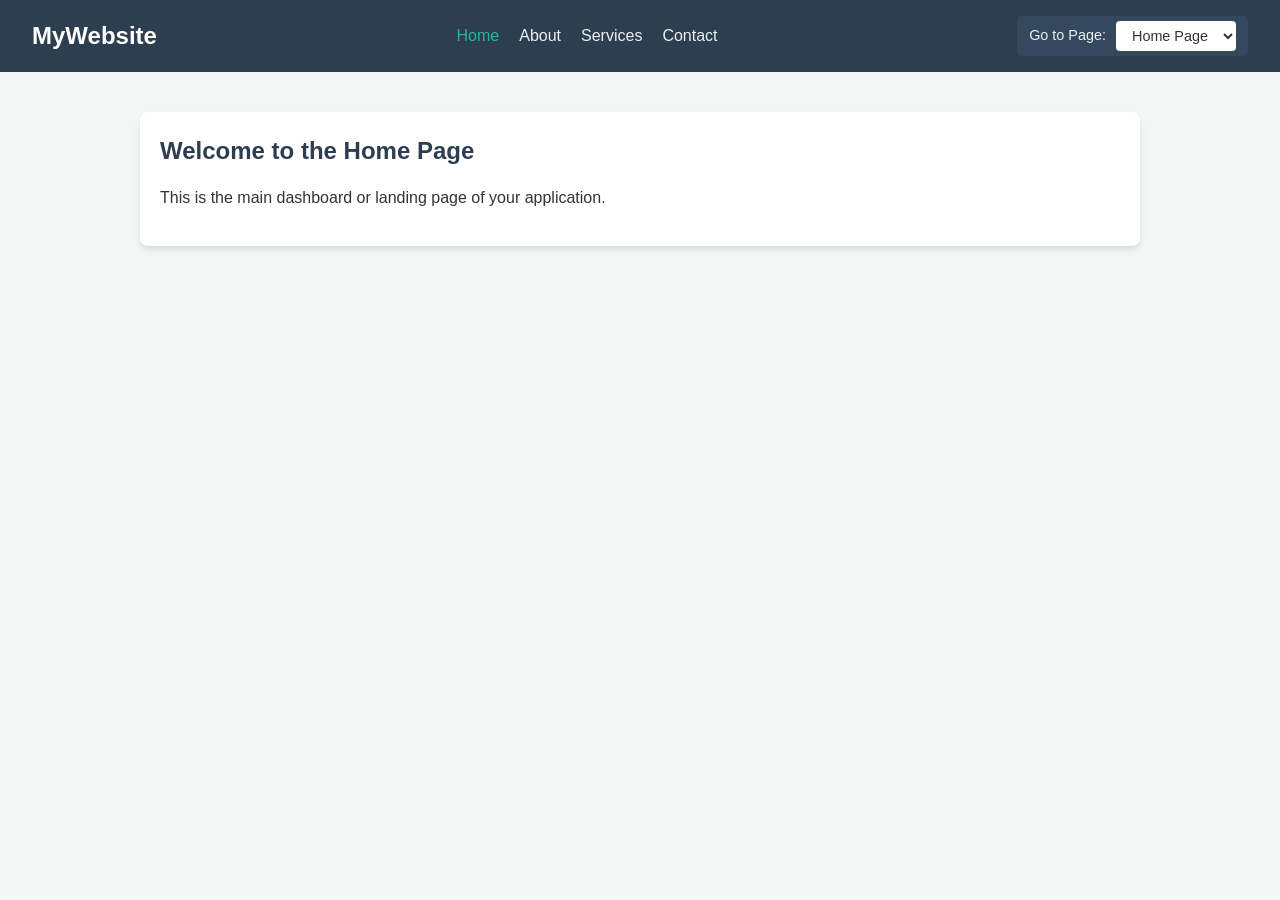
==== games/index.html @ 942674e5 "Create index.html" ====
<!DOCTYPE html>
<html lang="en">
<head>
    <meta charset="UTF-8">
    <meta name="viewport" content="width=device-width, initial-scale=1.0">
    <title>Home Page Navigation & Selector</title>
    <style>
        * {
            box-sizing: border-box;
            margin: 0;
            padding: 0;
            font-family: 'Segoe UI', Tahoma, Geneva, Verdana, sans-serif;
        }

        body {
            background-color: #f4f7f6;
            color: #333;
            line-height: 1.6;
        }

        /* Navigation Bar Header */
        header {
            background-color: #2c3e50;
            color: white;
            padding: 1rem 2rem;
            display: flex;
            justify-content: space-between;
            align-items: center;
            flex-wrap: wrap;
            gap: 15px;
        }

        .logo {
            font-size: 1.5rem;
            font-weight: bold;
        }

        /* Method 1: Standard Link Bar */
        nav ul {
            display: flex;
            list-style: none;
            gap: 20px;
        }

        nav a {
            color: #ecf0f1;
            text-decoration: none;
            font-weight: 500;
            transition: color 0.3s ease;
        }

        nav a:hover, nav a.active {
            color: #1abc9c;
        }

        /* Method 2: Page Selector Dropdown */
        .selector-container {
            display: flex;
            align-items: center;
            gap: 10px;
            background: #34495e;
            padding: 5px 12px;
            border-radius: 5px;
        }

        .selector-container label {
            font-size: 0.9rem;
            color: #ecf0f1;
        }

        .selector-container select {
            padding: 6px 12px;
            border-radius: 4px;
            border: none;
            background-color: white;
            color: #333;
            font-size: 0.9rem;
            cursor: pointer;
            outline: none;
        }

        /* Main Content Container */
        .main-container {
            max-width: 1000px;
            margin: 40px auto;
            padding: 20px;
            background: white;
            border-radius: 8px;
            box-shadow: 0 4px 6px rgba(0, 0, 0, 0.1);
        }

        /* Method 3: Dynamic Tab Sections (In-Page Switching) */
        .page-section {
            display: none; /* Hidden by default */
            animation: fadeIn 0.4s ease-in-out;
        }

        .page-section.active-section {
            display: block; /* Displayed when active */
        }

        @keyframes fadeIn {
            from { opacity: 0; transform: translateY(10px); }
            to { opacity: 1; transform: translateY(0); }
        }

        h1 {
            color: #2c3e50;
            margin-bottom: 15px;
        }

        p {
            margin-bottom: 15px;
        }
    </style>
</head>
<body>

    <!-- Header & Navigation Bar -->
    <header>
        <div class="logo">MyWebsite</div>

        <!-- Method 1: Traditional Navbar Links -->
        <nav>
            <ul>
                <li><a href="#home" class="nav-link active" onclick="switchPage('home')">Home</a></li>
                <li><a href="#about" class="nav-link" onclick="switchPage('about')">About</a></li>
                <li><a href="#services" class="nav-link" onclick="switchPage('services')">Services</a></li>
                <li><a href="#contact" class="nav-link" onclick="switchPage('contact')">Contact</a></li>
            </ul>
        </nav>

        <!-- Method 2: Page Selector Dropdown -->
        <div class="selector-container">
            <label for="pageSelector">Go to Page:</label>
            <select id="pageSelector" onchange="navigateToSelectedPage(this.value)">
                <option value="home">Home Page</option>
                <option value="about">About Us</option>
                <option value="services">Services</option>
                <option value="contact">Contact Us</option>
                <!-- For external HTML files, change values to URLs like "about.html" -->
            </select>
        </div>
    </header>

    <!-- Main Content Sections -->
    <main class="main-container">

        <!-- Section 1: Home -->
        <section id="home" class="page-section active-section">
            <h1>Welcome to the Home Page</h1>
            <p>This is the main dashboard or landing page of your application.</p>
        </section>

        <!-- Section 2: About -->
        <section id="about" class="page-section">
            <h1>About Us</h1>
            <p>Learn more about our mission, vision, and team here.</p>
        </section>

        <!-- Section 3: Services -->
        <section id="services" class="page-section">
            <h1>Our Services</h1>
            <p>Explore the wide range of services and solutions we provide.</p>
        </section>

        <!-- Section 4: Contact -->
        <section id="contact" class="page-section">
            <h1>Contact Us</h1>
            <p>Get in touch with our team via email or phone.</p>
        </section>

    </main>

    <!-- JavaScript for Handling Page Switching -->
    <script>
        // Function to switch visible section dynamically (Single Page Switcher)
        function switchPage(pageId) {
            // Hide all sections
            const sections = document.querySelectorAll('.page-section');
            sections.forEach(section => section.classList.remove('active-section'));

            // Show selected section
            const activeTarget = document.getElementById(pageId);
            if (activeTarget) {
                activeTarget.classList.add('active-section');
            }

            // Update navbar link styling
            const navLinks = document.querySelectorAll('.nav-link');
            navLinks.forEach(link => {
                link.classList.remove('active');
                if (link.getAttribute('href') === `#${pageId}`) {
                    link.classList.add('active');
                }
            });

            // Sync the dropdown selector value
            document.getElementById('pageSelector').value = pageId;
        }

        // Function called by the Dropdown menu
        function navigateToSelectedPage(value) {
            // If navigating to multi-page files (e.g. "about.html"), use:
            // window.location.href = value;

            // For dynamic in-page tab switching:
            switchPage(value);
        }
    </script>

</body>
</html>
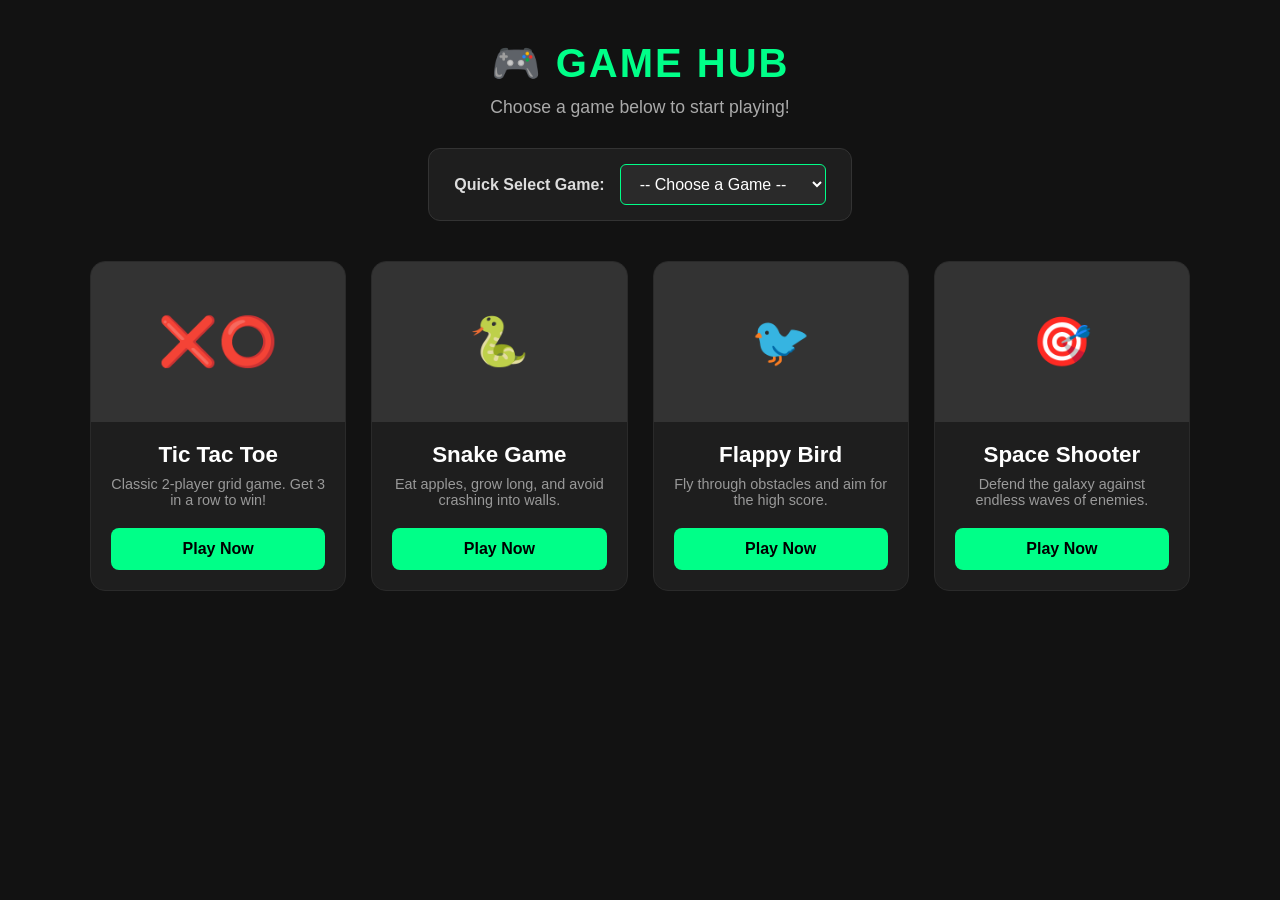
==== commit ed1f9a11: "Update index.html" ====
--- a/games/index.html
+++ b/games/index.html
@@ -3,7 +3,7 @@
 <head>
     <meta charset="UTF-8">
     <meta name="viewport" content="width=device-width, initial-scale=1.0">
-    <title>Home Page Navigation & Selector</title>
+    <title>Game Launcher - Select Your Game</title>
     <style>
         * {
             box-sizing: border-box;
@@ -13,199 +13,209 @@
         }
 
         body {
-            background-color: #f4f7f6;
-            color: #333;
-            line-height: 1.6;
-        }
-
-        /* Navigation Bar Header */
+            background-color: #121212;
+            color: #ffffff;
+            min-height: 100vh;
+            display: flex;
+            flex-direction: column;
+            align-items: center;
+            padding: 20px;
+        }
+
         header {
-            background-color: #2c3e50;
-            color: white;
-            padding: 1rem 2rem;
-            display: flex;
-            justify-content: space-between;
+            text-align: center;
+            margin-top: 20px;
+            margin-bottom: 30px;
+        }
+
+        header h1 {
+            font-size: 2.5rem;
+            color: #00ff88;
+            margin-bottom: 10px;
+            text-transform: uppercase;
+            letter-spacing: 2px;
+        }
+
+        header p {
+            color: #aaa;
+            font-size: 1.1rem;
+        }
+
+        /* Quick Dropdown Selector Section */
+        .selector-box {
+            background-color: #1e1e1e;
+            padding: 15px 25px;
+            border-radius: 12px;
+            margin-bottom: 40px;
+            display: flex;
             align-items: center;
-            flex-wrap: wrap;
             gap: 15px;
-        }
-
-        .logo {
-            font-size: 1.5rem;
-            font-weight: bold;
-        }
-
-        /* Method 1: Standard Link Bar */
-        nav ul {
-            display: flex;
-            list-style: none;
-            gap: 20px;
-        }
-
-        nav a {
-            color: #ecf0f1;
-            text-decoration: none;
-            font-weight: 500;
-            transition: color 0.3s ease;
-        }
-
-        nav a:hover, nav a.active {
-            color: #1abc9c;
-        }
-
-        /* Method 2: Page Selector Dropdown */
-        .selector-container {
-            display: flex;
-            align-items: center;
-            gap: 10px;
-            background: #34495e;
-            padding: 5px 12px;
-            border-radius: 5px;
-        }
-
-        .selector-container label {
-            font-size: 0.9rem;
-            color: #ecf0f1;
-        }
-
-        .selector-container select {
-            padding: 6px 12px;
-            border-radius: 4px;
-            border: none;
-            background-color: white;
-            color: #333;
-            font-size: 0.9rem;
+            border: 1px solid #333;
+        }
+
+        .selector-box label {
+            font-weight: 600;
+            color: #ddd;
+        }
+
+        .selector-box select {
+            padding: 10px 15px;
+            border-radius: 6px;
+            border: 1px solid #00ff88;
+            background-color: #2a2a2a;
+            color: #fff;
+            font-size: 1rem;
             cursor: pointer;
             outline: none;
         }
 
-        /* Main Content Container */
-        .main-container {
-            max-width: 1000px;
-            margin: 40px auto;
+        /* Game Cards Grid */
+        .games-grid {
+            display: grid;
+            grid-template-columns: repeat(auto-fit, minmax(250px, 1fr));
+            gap: 25px;
+            width: 100%;
+            max-width: 1100px;
+        }
+
+        .game-card {
+            background-color: #1e1e1e;
+            border-radius: 15px;
+            overflow: hidden;
+            border: 1px solid #2a2a2a;
+            transition: transform 0.3s ease, border-color 0.3s ease, box-shadow 0.3s ease;
+            display: flex;
+            flex-direction: column;
+            justify-content: space-between;
+        }
+
+        .game-card:hover {
+            transform: translateY(-8px);
+            border-color: #00ff88;
+            box-shadow: 0 10px 20px rgba(0, 255, 136, 0.2);
+        }
+
+        .game-thumb {
+            width: 100%;
+            height: 160px;
+            background-color: #333;
+            display: flex;
+            align-items: center;
+            justify-content: center;
+            font-size: 3rem;
+        }
+
+        .game-info {
             padding: 20px;
-            background: white;
+            text-align: center;
+        }
+
+        .game-info h3 {
+            font-size: 1.4rem;
+            margin-bottom: 8px;
+            color: #fff;
+        }
+
+        .game-info p {
+            font-size: 0.9rem;
+            color: #999;
+            margin-bottom: 20px;
+        }
+
+        /* Play Button Link */
+        .play-btn {
+            display: inline-block;
+            width: 100%;
+            padding: 12px;
+            background-color: #00ff88;
+            color: #000;
+            text-decoration: none;
+            font-weight: bold;
+            font-size: 1rem;
             border-radius: 8px;
-            box-shadow: 0 4px 6px rgba(0, 0, 0, 0.1);
-        }
-
-        /* Method 3: Dynamic Tab Sections (In-Page Switching) */
-        .page-section {
-            display: none; /* Hidden by default */
-            animation: fadeIn 0.4s ease-in-out;
-        }
-
-        .page-section.active-section {
-            display: block; /* Displayed when active */
-        }
-
-        @keyframes fadeIn {
-            from { opacity: 0; transform: translateY(10px); }
-            to { opacity: 1; transform: translateY(0); }
-        }
-
-        h1 {
-            color: #2c3e50;
-            margin-bottom: 15px;
-        }
-
-        p {
-            margin-bottom: 15px;
+            transition: background-color 0.2s ease;
+            text-align: center;
+        }
+
+        .play-btn:hover {
+            background-color: #00cc6a;
         }
     </style>
 </head>
 <body>
 
-    <!-- Header & Navigation Bar -->
     <header>
-        <div class="logo">MyWebsite</div>
-
-        <!-- Method 1: Traditional Navbar Links -->
-        <nav>
-            <ul>
-                <li><a href="#home" class="nav-link active" onclick="switchPage('home')">Home</a></li>
-                <li><a href="#about" class="nav-link" onclick="switchPage('about')">About</a></li>
-                <li><a href="#services" class="nav-link" onclick="switchPage('services')">Services</a></li>
-                <li><a href="#contact" class="nav-link" onclick="switchPage('contact')">Contact</a></li>
-            </ul>
-        </nav>
-
-        <!-- Method 2: Page Selector Dropdown -->
-        <div class="selector-container">
-            <label for="pageSelector">Go to Page:</label>
-            <select id="pageSelector" onchange="navigateToSelectedPage(this.value)">
-                <option value="home">Home Page</option>
-                <option value="about">About Us</option>
-                <option value="services">Services</option>
-                <option value="contact">Contact Us</option>
-                <!-- For external HTML files, change values to URLs like "about.html" -->
-            </select>
-        </div>
+        <h1>🎮 Game Hub</h1>
+        <p>Choose a game below to start playing!</p>
     </header>
 
-    <!-- Main Content Sections -->
-    <main class="main-container">
-
-        <!-- Section 1: Home -->
-        <section id="home" class="page-section active-section">
-            <h1>Welcome to the Home Page</h1>
-            <p>This is the main dashboard or landing page of your application.</p>
-        </section>
-
-        <!-- Section 2: About -->
-        <section id="about" class="page-section">
-            <h1>About Us</h1>
-            <p>Learn more about our mission, vision, and team here.</p>
-        </section>
-
-        <!-- Section 3: Services -->
-        <section id="services" class="page-section">
-            <h1>Our Services</h1>
-            <p>Explore the wide range of services and solutions we provide.</p>
-        </section>
-
-        <!-- Section 4: Contact -->
-        <section id="contact" class="page-section">
-            <h1>Contact Us</h1>
-            <p>Get in touch with our team via email or phone.</p>
-        </section>
-
-    </main>
-
-    <!-- JavaScript for Handling Page Switching -->
+    <!-- Option 1: Quick Dropdown Menu Redirection -->
+    <div class="selector-box">
+        <label for="gameSelect">Quick Select Game:</label>
+        <select id="gameSelect" onchange="redirectGame(this.value)">
+            <option value="">-- Choose a Game --</option>
+            <option value="tic-tac-toe.html">Tic Tac Toe</option>
+            <option value="snake-game.html">Snake Game</option>
+            <option value="flappy-bird.html">Flappy Bird</option>
+            <option value="https://example.com/external-game">External Game (URL)</option>
+        </select>
+    </div>
+
+    <!-- Option 2: Visual Game Cards Grid -->
+    <div class="games-grid">
+
+        <!-- Game 1 -->
+        <div class="game-card">
+            <div class="game-thumb">❌⭕</div>
+            <div class="game-info">
+                <h3>Tic Tac Toe</h3>
+                <p>Classic 2-player grid game. Get 3 in a row to win!</p>
+                <!-- Set href to your game's HTML file or URL -->
+                <a href="tic-tac-toe.html" class="play-btn">Play Now</a>
+            </div>
+        </div>
+
+        <!-- Game 2 -->
+        <div class="game-card">
+            <div class="game-thumb">🐍</div>
+            <div class="game-info">
+                <h3>Snake Game</h3>
+                <p>Eat apples, grow long, and avoid crashing into walls.</p>
+                <!-- Set href to your game's HTML file or URL -->
+                <a href="snake-game.html" class="play-btn">Play Now</a>
+            </div>
+        </div>
+
+        <!-- Game 3 -->
+        <div class="game-card">
+            <div class="game-thumb">🐦</div>
+            <div class="game-info">
+                <h3>Flappy Bird</h3>
+                <p>Fly through obstacles and aim for the high score.</p>
+                <!-- Set href to your game's HTML file or URL -->
+                <a href="flappy-bird.html" class="play-btn">Play Now</a>
+            </div>
+        </div>
+
+        <!-- Game 4 -->
+        <div class="game-card">
+            <div class="game-thumb">🎯</div>
+            <div class="game-info">
+                <h3>Space Shooter</h3>
+                <p>Defend the galaxy against endless waves of enemies.</p>
+                <!-- Set href to your game's HTML file or URL -->
+                <a href="space-shooter.html" class="play-btn">Play Now</a>
+            </div>
+        </div>
+
+    </div>
+
     <script>
-        // Function to switch visible section dynamically (Single Page Switcher)
-        function switchPage(pageId) {
-            // Hide all sections
-            const sections = document.querySelectorAll('.page-section');
-            sections.forEach(section => section.classList.remove('active-section'));
-
-            // Show selected section
-            const activeTarget = document.getElementById(pageId);
-            if (activeTarget) {
-                activeTarget.classList.add('active-section');
+        // Function to redirect when selecting an option from the dropdown menu
+        function redirectGame(url) {
+            if (url !== "") {
+                window.location.href = url; // Redirects the browser to the selected page
             }
-
-            // Update navbar link styling
-            const navLinks = document.querySelectorAll('.nav-link');
-            navLinks.forEach(link => {
-                link.classList.remove('active');
-                if (link.getAttribute('href') === `#${pageId}`) {
-                    link.classList.add('active');
-                }
-            });
-
-            // Sync the dropdown selector value
-            document.getElementById('pageSelector').value = pageId;
-        }
-
-        // Function called by the Dropdown menu
-        function navigateToSelectedPage(value) {
-            // If navigating to multi-page files (e.g. "about.html"), use:
-            // window.location.href = value;
-
-            // For dynamic in-page tab switching:
-            switchPage(value);
         }
     </script>
 
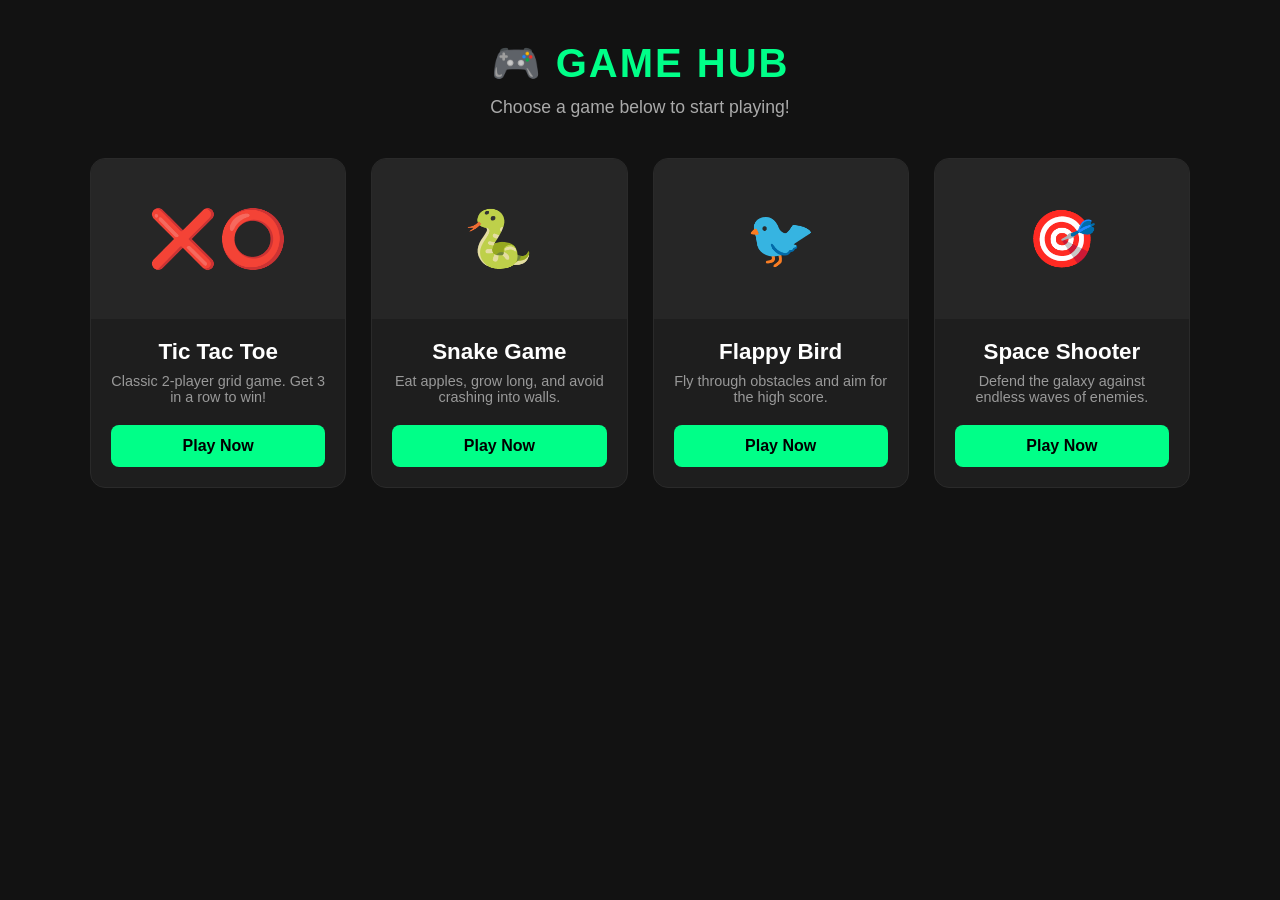
==== commit 590e6345: "Update index.html" ====
--- a/games/index.html
+++ b/games/index.html
@@ -19,13 +19,12 @@
             display: flex;
             flex-direction: column;
             align-items: center;
-            padding: 20px;
+            padding: 40px 20px;
         }
 
         header {
             text-align: center;
-            margin-top: 20px;
-            margin-bottom: 30px;
+            margin-bottom: 40px;
         }
 
         header h1 {
@@ -39,34 +38,6 @@
         header p {
             color: #aaa;
             font-size: 1.1rem;
-        }
-
-        /* Quick Dropdown Selector Section */
-        .selector-box {
-            background-color: #1e1e1e;
-            padding: 15px 25px;
-            border-radius: 12px;
-            margin-bottom: 40px;
-            display: flex;
-            align-items: center;
-            gap: 15px;
-            border: 1px solid #333;
-        }
-
-        .selector-box label {
-            font-weight: 600;
-            color: #ddd;
-        }
-
-        .selector-box select {
-            padding: 10px 15px;
-            border-radius: 6px;
-            border: 1px solid #00ff88;
-            background-color: #2a2a2a;
-            color: #fff;
-            font-size: 1rem;
-            cursor: pointer;
-            outline: none;
         }
 
         /* Game Cards Grid */
@@ -98,11 +69,11 @@
         .game-thumb {
             width: 100%;
             height: 160px;
-            background-color: #333;
+            background-color: #262626;
             display: flex;
             align-items: center;
             justify-content: center;
-            font-size: 3rem;
+            font-size: 3.5rem;
         }
 
         .game-info {
@@ -122,7 +93,7 @@
             margin-bottom: 20px;
         }
 
-        /* Play Button Link */
+        /* Redirect Button */
         .play-btn {
             display: inline-block;
             width: 100%;
@@ -149,19 +120,7 @@
         <p>Choose a game below to start playing!</p>
     </header>
 
-    <!-- Option 1: Quick Dropdown Menu Redirection -->
-    <div class="selector-box">
-        <label for="gameSelect">Quick Select Game:</label>
-        <select id="gameSelect" onchange="redirectGame(this.value)">
-            <option value="">-- Choose a Game --</option>
-            <option value="tic-tac-toe.html">Tic Tac Toe</option>
-            <option value="snake-game.html">Snake Game</option>
-            <option value="flappy-bird.html">Flappy Bird</option>
-            <option value="https://example.com/external-game">External Game (URL)</option>
-        </select>
-    </div>
-
-    <!-- Option 2: Visual Game Cards Grid -->
+    <!-- Visual Game Cards Grid -->
     <div class="games-grid">
 
         <!-- Game 1 -->
@@ -170,7 +129,6 @@
             <div class="game-info">
                 <h3>Tic Tac Toe</h3>
                 <p>Classic 2-player grid game. Get 3 in a row to win!</p>
-                <!-- Set href to your game's HTML file or URL -->
                 <a href="tic-tac-toe.html" class="play-btn">Play Now</a>
             </div>
         </div>
@@ -181,7 +139,6 @@
             <div class="game-info">
                 <h3>Snake Game</h3>
                 <p>Eat apples, grow long, and avoid crashing into walls.</p>
-                <!-- Set href to your game's HTML file or URL -->
                 <a href="snake-game.html" class="play-btn">Play Now</a>
             </div>
         </div>
@@ -192,7 +149,6 @@
             <div class="game-info">
                 <h3>Flappy Bird</h3>
                 <p>Fly through obstacles and aim for the high score.</p>
-                <!-- Set href to your game's HTML file or URL -->
                 <a href="flappy-bird.html" class="play-btn">Play Now</a>
             </div>
         </div>
@@ -203,21 +159,11 @@
             <div class="game-info">
                 <h3>Space Shooter</h3>
                 <p>Defend the galaxy against endless waves of enemies.</p>
-                <!-- Set href to your game's HTML file or URL -->
                 <a href="space-shooter.html" class="play-btn">Play Now</a>
             </div>
         </div>
 
     </div>
 
-    <script>
-        // Function to redirect when selecting an option from the dropdown menu
-        function redirectGame(url) {
-            if (url !== "") {
-                window.location.href = url; // Redirects the browser to the selected page
-            }
-        }
-    </script>
-
 </body>
 </html>
